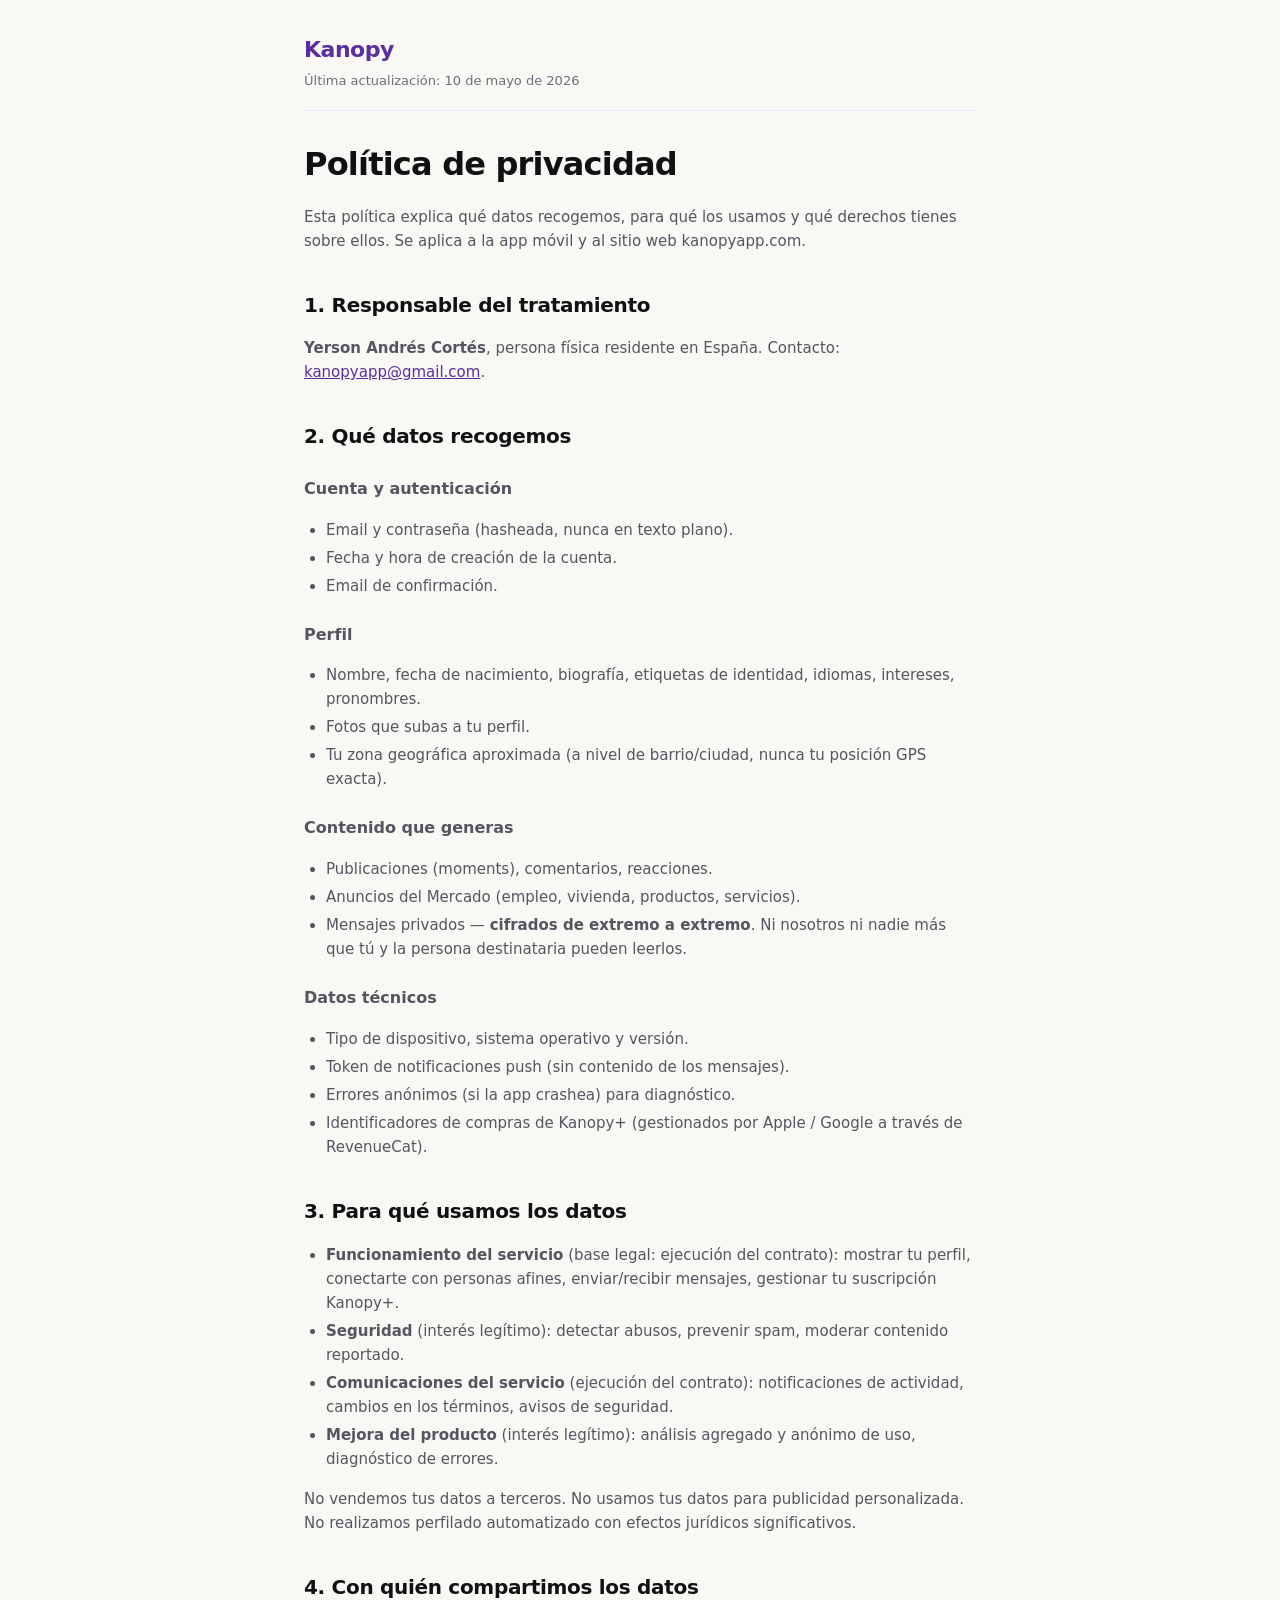
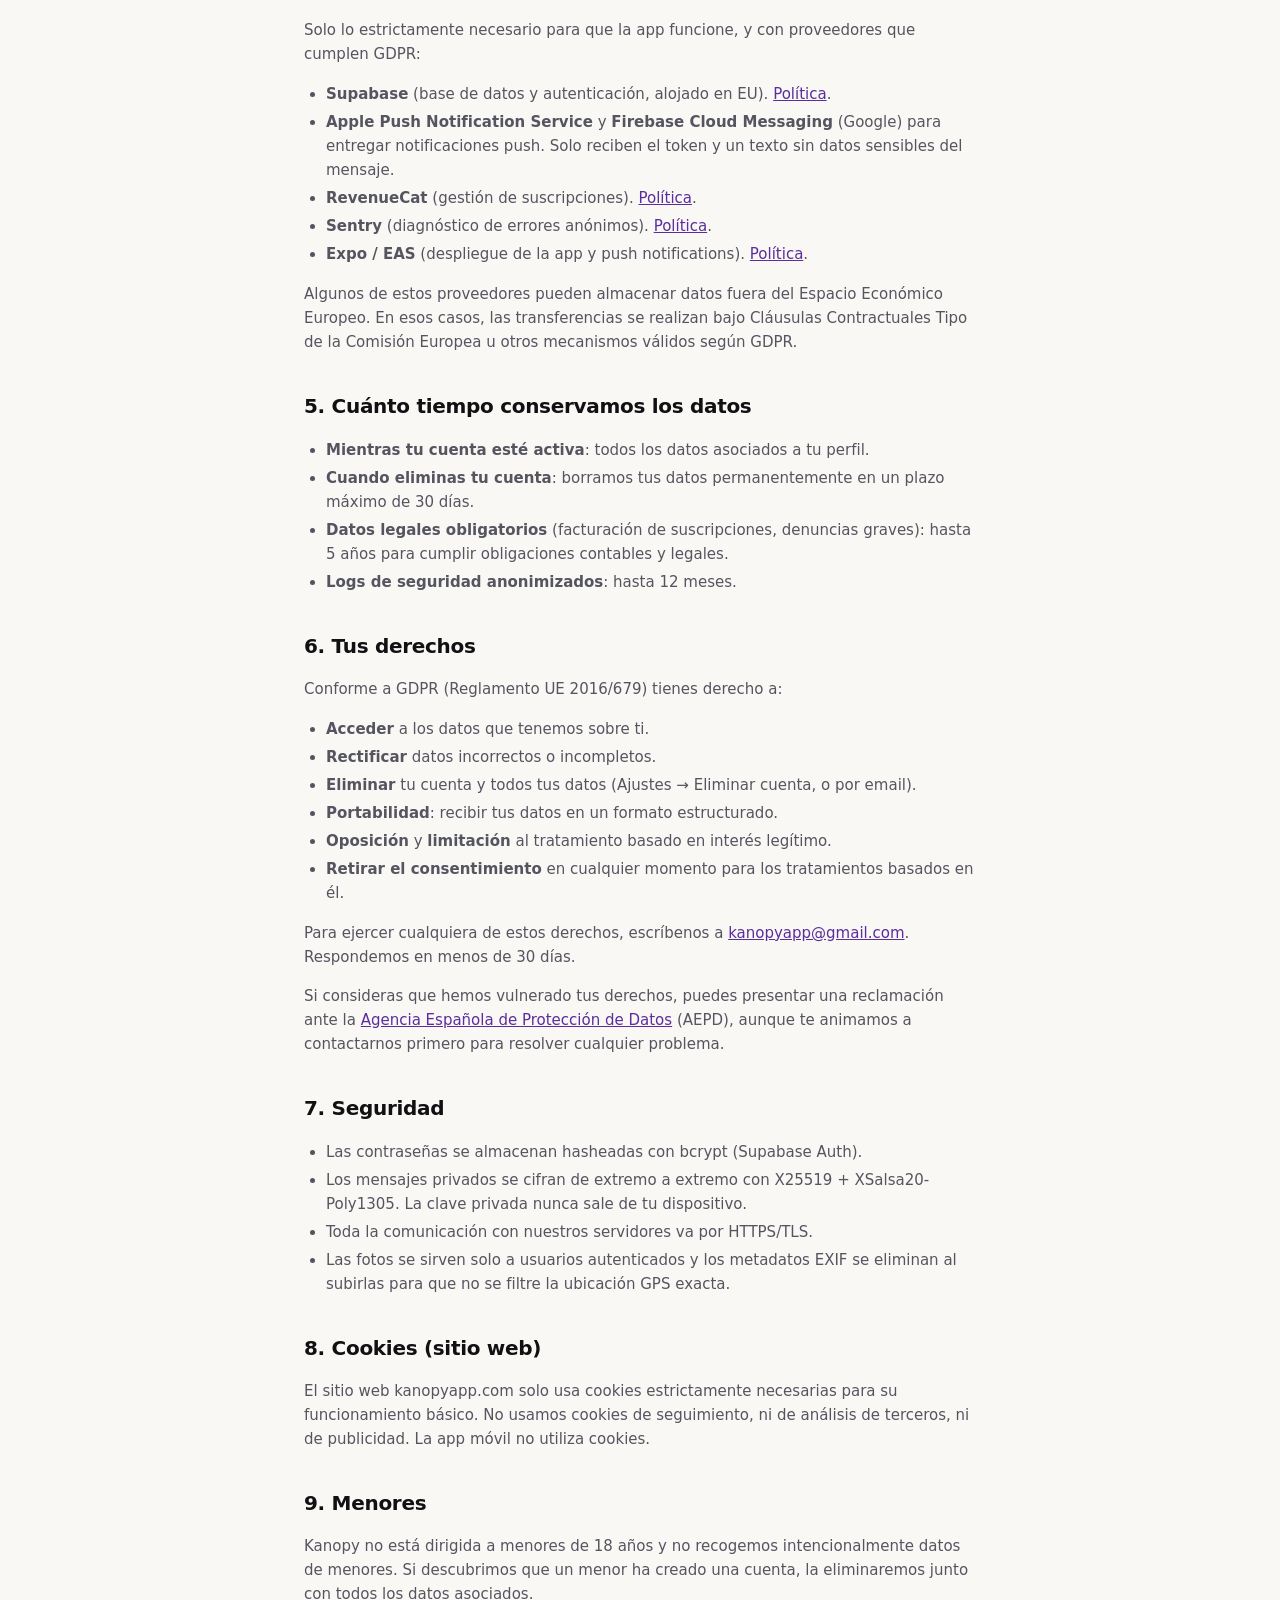
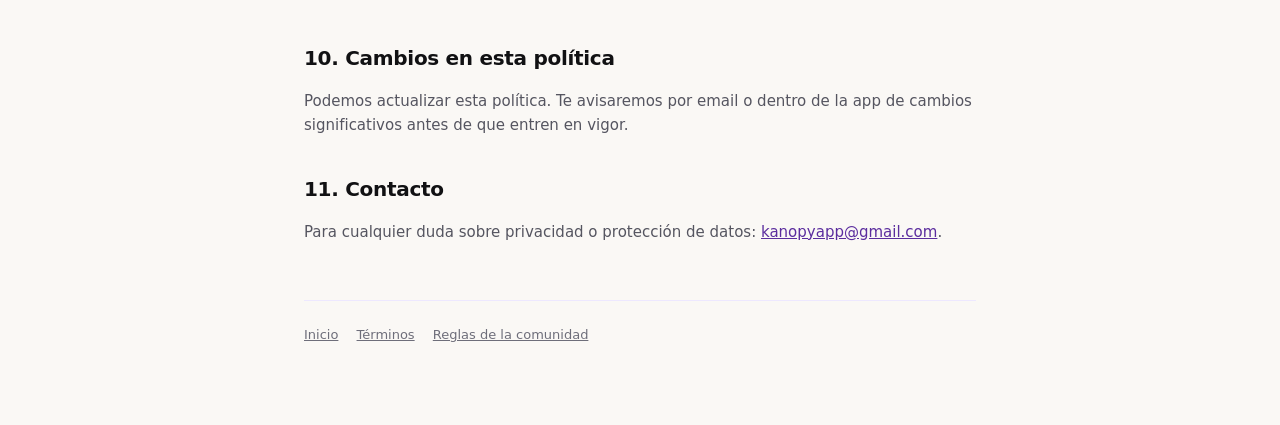
==== privacy/index.html @ 777b2e51 "Create index.html" ====
<!DOCTYPE html>
<html lang="es">
<head>
  <meta charset="UTF-8">
  <meta name="viewport" content="width=device-width, initial-scale=1">
  <title>Política de privacidad · Kanopy</title>
  <link rel="stylesheet" href="/styles.css">
</head>
<body>
  <div class="wrap">
    <header>
      <a href="/" class="brand">Kanopy</a>
      <div class="last-updated">Última actualización: 10 de mayo de 2026</div>
    </header>

    <h1>Política de privacidad</h1>

    <p>Esta política explica qué datos recogemos, para qué los usamos y
    qué derechos tienes sobre ellos. Se aplica a la app móvil y al sitio
    web kanopyapp.com.</p>

    <h2>1. Responsable del tratamiento</h2>
    <p><strong>Yerson Andrés Cortés</strong>, persona física residente en
    España. Contacto:
    <a href="mailto:kanopyapp@gmail.com">kanopyapp@gmail.com</a>.</p>

    <h2>2. Qué datos recogemos</h2>

    <h3>Cuenta y autenticación</h3>
    <ul>
      <li>Email y contraseña (hasheada, nunca en texto plano).</li>
      <li>Fecha y hora de creación de la cuenta.</li>
      <li>Email de confirmación.</li>
    </ul>

    <h3>Perfil</h3>
    <ul>
      <li>Nombre, fecha de nacimiento, biografía, etiquetas de identidad,
          idiomas, intereses, pronombres.</li>
      <li>Fotos que subas a tu perfil.</li>
      <li>Tu zona geográfica aproximada (a nivel de barrio/ciudad,
          nunca tu posición GPS exacta).</li>
    </ul>

    <h3>Contenido que generas</h3>
    <ul>
      <li>Publicaciones (moments), comentarios, reacciones.</li>
      <li>Anuncios del Mercado (empleo, vivienda, productos, servicios).</li>
      <li>Mensajes privados — <strong>cifrados de extremo a extremo</strong>.
          Ni nosotros ni nadie más que tú y la persona destinataria pueden
          leerlos.</li>
    </ul>

    <h3>Datos técnicos</h3>
    <ul>
      <li>Tipo de dispositivo, sistema operativo y versión.</li>
      <li>Token de notificaciones push (sin contenido de los mensajes).</li>
      <li>Errores anónimos (si la app crashea) para diagnóstico.</li>
      <li>Identificadores de compras de Kanopy+ (gestionados por Apple /
          Google a través de RevenueCat).</li>
    </ul>

    <h2>3. Para qué usamos los datos</h2>
    <ul>
      <li><strong>Funcionamiento del servicio</strong> (base legal: ejecución
          del contrato): mostrar tu perfil, conectarte con personas afines,
          enviar/recibir mensajes, gestionar tu suscripción Kanopy+.</li>
      <li><strong>Seguridad</strong> (interés legítimo): detectar abusos,
          prevenir spam, moderar contenido reportado.</li>
      <li><strong>Comunicaciones del servicio</strong> (ejecución del
          contrato): notificaciones de actividad, cambios en los términos,
          avisos de seguridad.</li>
      <li><strong>Mejora del producto</strong> (interés legítimo): análisis
          agregado y anónimo de uso, diagnóstico de errores.</li>
    </ul>

    <p>No vendemos tus datos a terceros. No usamos tus datos para
    publicidad personalizada. No realizamos perfilado automatizado con
    efectos jurídicos significativos.</p>

    <h2>4. Con quién compartimos los datos</h2>
    <p>Solo lo estrictamente necesario para que la app funcione, y con
    proveedores que cumplen GDPR:</p>
    <ul>
      <li><strong>Supabase</strong> (base de datos y autenticación, alojado
          en EU). <a href="https://supabase.com/privacy">Política</a>.</li>
      <li><strong>Apple Push Notification Service</strong> y
          <strong>Firebase Cloud Messaging</strong> (Google) para entregar
          notificaciones push. Solo reciben el token y un texto sin datos
          sensibles del mensaje.</li>
      <li><strong>RevenueCat</strong> (gestión de suscripciones).
          <a href="https://www.revenuecat.com/privacy">Política</a>.</li>
      <li><strong>Sentry</strong> (diagnóstico de errores anónimos).
          <a href="https://sentry.io/privacy/">Política</a>.</li>
      <li><strong>Expo / EAS</strong> (despliegue de la app y push
          notifications). <a href="https://expo.dev/privacy">Política</a>.</li>
    </ul>

    <p>Algunos de estos proveedores pueden almacenar datos fuera del
    Espacio Económico Europeo. En esos casos, las transferencias se
    realizan bajo Cláusulas Contractuales Tipo de la Comisión Europea
    u otros mecanismos válidos según GDPR.</p>

    <h2>5. Cuánto tiempo conservamos los datos</h2>
    <ul>
      <li><strong>Mientras tu cuenta esté activa</strong>: todos los datos
          asociados a tu perfil.</li>
      <li><strong>Cuando eliminas tu cuenta</strong>: borramos tus datos
          permanentemente en un plazo máximo de 30 días.</li>
      <li><strong>Datos legales obligatorios</strong> (facturación de
          suscripciones, denuncias graves): hasta 5 años para cumplir
          obligaciones contables y legales.</li>
      <li><strong>Logs de seguridad anonimizados</strong>: hasta 12 meses.</li>
    </ul>

    <h2>6. Tus derechos</h2>
    <p>Conforme a GDPR (Reglamento UE 2016/679) tienes derecho a:</p>
    <ul>
      <li><strong>Acceder</strong> a los datos que tenemos sobre ti.</li>
      <li><strong>Rectificar</strong> datos incorrectos o incompletos.</li>
      <li><strong>Eliminar</strong> tu cuenta y todos tus datos
          (Ajustes → Eliminar cuenta, o por email).</li>
      <li><strong>Portabilidad</strong>: recibir tus datos en un formato
          estructurado.</li>
      <li><strong>Oposición</strong> y <strong>limitación</strong> al
          tratamiento basado en interés legítimo.</li>
      <li><strong>Retirar el consentimiento</strong> en cualquier momento
          para los tratamientos basados en él.</li>
    </ul>
    <p>Para ejercer cualquiera de estos derechos, escríbenos a
    <a href="mailto:kanopyapp@gmail.com">kanopyapp@gmail.com</a>.
    Respondemos en menos de 30 días.</p>

    <p>Si consideras que hemos vulnerado tus derechos, puedes presentar
    una reclamación ante la
    <a href="https://www.aepd.es/">Agencia Española de Protección de Datos</a>
    (AEPD), aunque te animamos a contactarnos primero para resolver
    cualquier problema.</p>

    <h2>7. Seguridad</h2>
    <ul>
      <li>Las contraseñas se almacenan hasheadas con bcrypt (Supabase Auth).</li>
      <li>Los mensajes privados se cifran de extremo a extremo con
          X25519 + XSalsa20-Poly1305. La clave privada nunca sale de tu
          dispositivo.</li>
      <li>Toda la comunicación con nuestros servidores va por HTTPS/TLS.</li>
      <li>Las fotos se sirven solo a usuarios autenticados y los metadatos
          EXIF se eliminan al subirlas para que no se filtre la ubicación
          GPS exacta.</li>
    </ul>

    <h2>8. Cookies (sitio web)</h2>
    <p>El sitio web kanopyapp.com solo usa cookies estrictamente necesarias
    para su funcionamiento básico. No usamos cookies de seguimiento, ni de
    análisis de terceros, ni de publicidad. La app móvil no utiliza cookies.</p>

    <h2>9. Menores</h2>
    <p>Kanopy no está dirigida a menores de 18 años y no recogemos
    intencionalmente datos de menores. Si descubrimos que un menor ha
    creado una cuenta, la eliminaremos junto con todos los datos asociados.</p>

    <h2>10. Cambios en esta política</h2>
    <p>Podemos actualizar esta política. Te avisaremos por email o dentro
    de la app de cambios significativos antes de que entren en vigor.</p>

    <h2>11. Contacto</h2>
    <p>Para cualquier duda sobre privacidad o protección de datos:
    <a href="mailto:kanopyapp@gmail.com">kanopyapp@gmail.com</a>.</p>

    <footer>
      <a href="/">Inicio</a>
      <a href="/terms">Términos</a>
      <a href="/community-guidelines">Reglas de la comunidad</a>
    </footer>
  </div>
</body>
</html>
---- styles.css ----
:root {
  --primary: #5B2D9E;
  --text: #111113;
  --text-mid: #555560;
  --text-soft: #6E6E7A;
  --bg: #FAF8F5;
  --card: #FFFFFF;
  --border: #EDE8FF;
}
* { box-sizing: border-box; }
body {
  font-family: -apple-system, BlinkMacSystemFont, 'Segoe UI', system-ui, sans-serif;
  color: var(--text);
  background: var(--bg);
  margin: 0;
  line-height: 1.6;
  -webkit-font-smoothing: antialiased;
}
.wrap {
  max-width: 720px;
  margin: 0 auto;
  padding: 32px 24px 80px;
}
header {
  border-bottom: 1px solid var(--border);
  padding-bottom: 18px;
  margin-bottom: 28px;
}
.brand {
  font-weight: 800;
  font-size: 22px;
  color: var(--primary);
  text-decoration: none;
  letter-spacing: -0.5px;
}
.last-updated {
  color: var(--text-soft);
  font-size: 13px;
  margin-top: 4px;
}
h1 {
  font-size: 32px;
  font-weight: 800;
  letter-spacing: -0.8px;
  margin: 28px 0 8px;
}
h2 {
  font-size: 20px;
  font-weight: 700;
  margin-top: 36px;
  margin-bottom: 8px;
  letter-spacing: -0.3px;
}
h3 {
  font-size: 16px;
  font-weight: 700;
  margin-top: 24px;
  margin-bottom: 6px;
  color: var(--text-mid);
}
p, li { font-size: 15px; color: var(--text-mid); }
a { color: var(--primary); }
ul, ol { padding-left: 22px; }
li { margin-bottom: 4px; }
.callout {
  background: #F3F0FF;
  border-radius: 10px;
  padding: 14px 16px;
  margin: 20px 0;
  font-size: 14px;
  color: var(--text);
}
footer {
  margin-top: 56px;
  padding-top: 24px;
  border-top: 1px solid var(--border);
  font-size: 13px;
  color: var(--text-soft);
}
footer a { color: var(--text-soft); margin-right: 14px; }
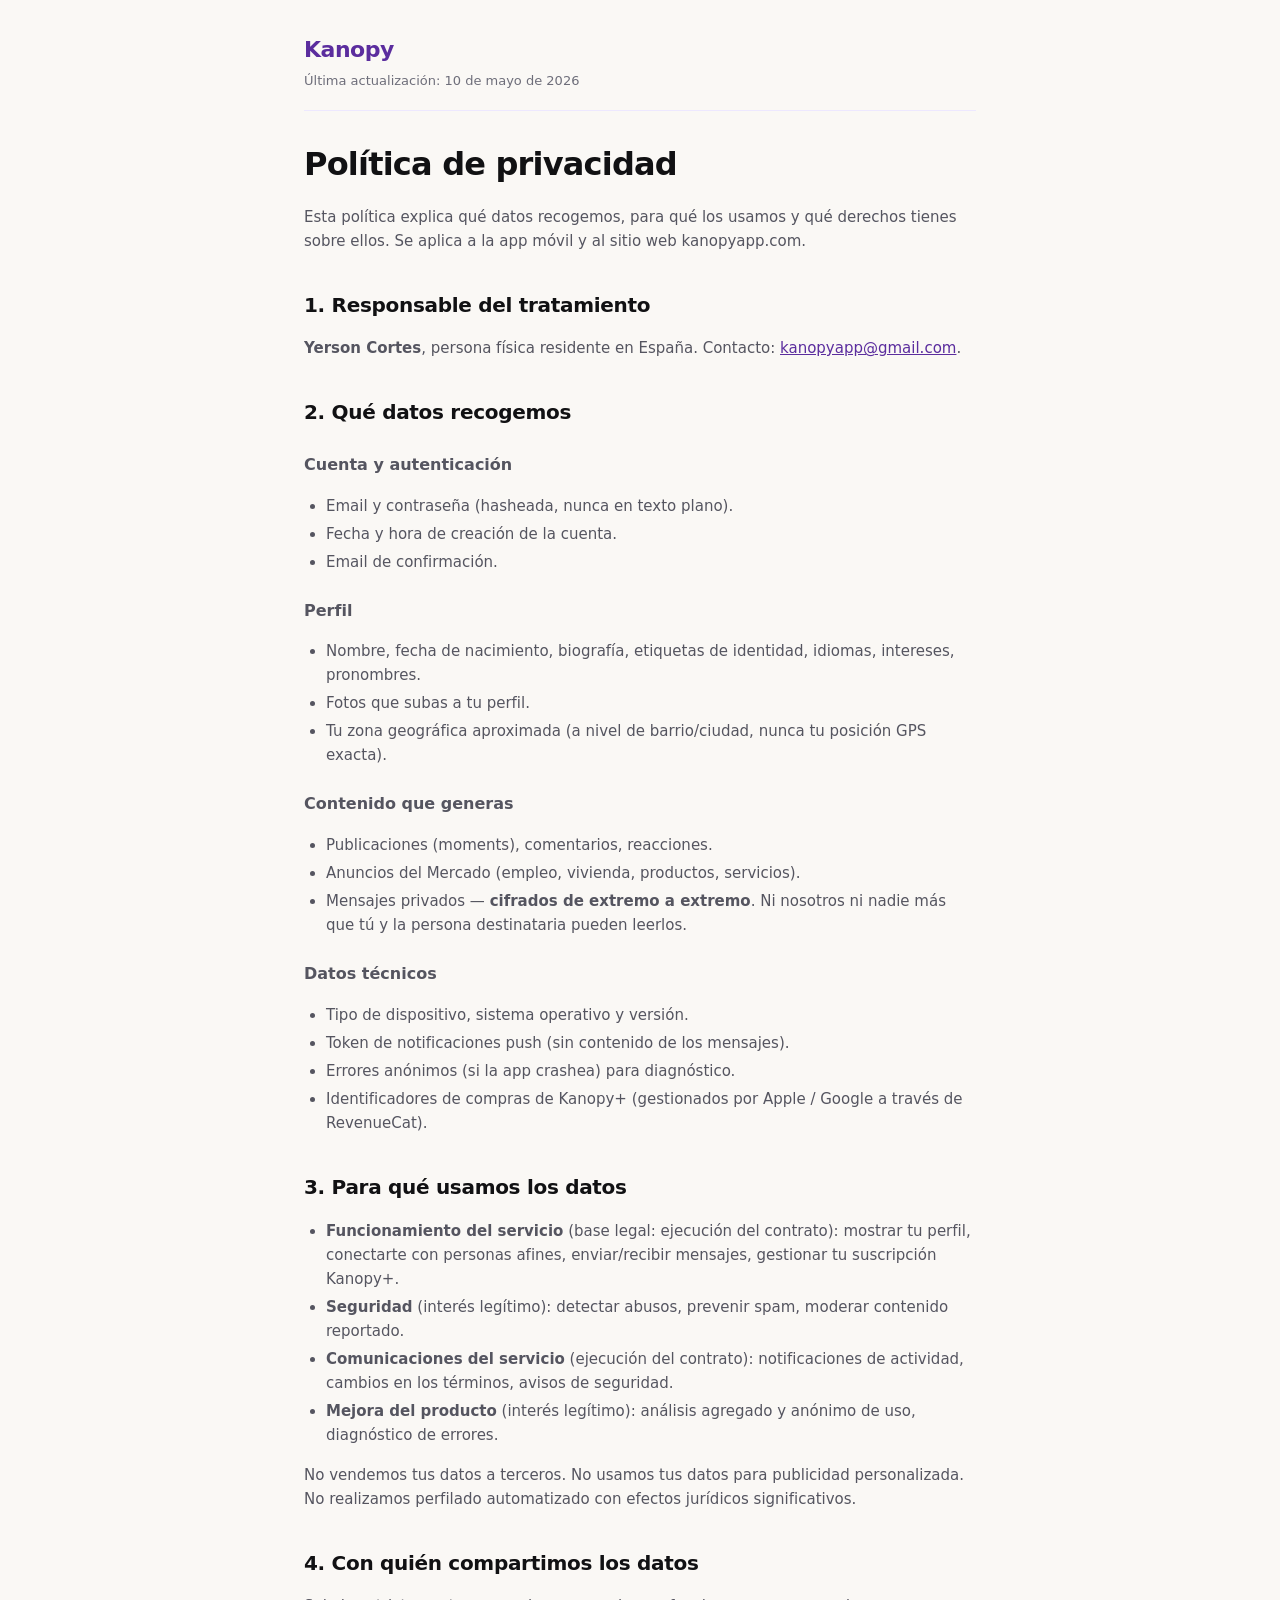
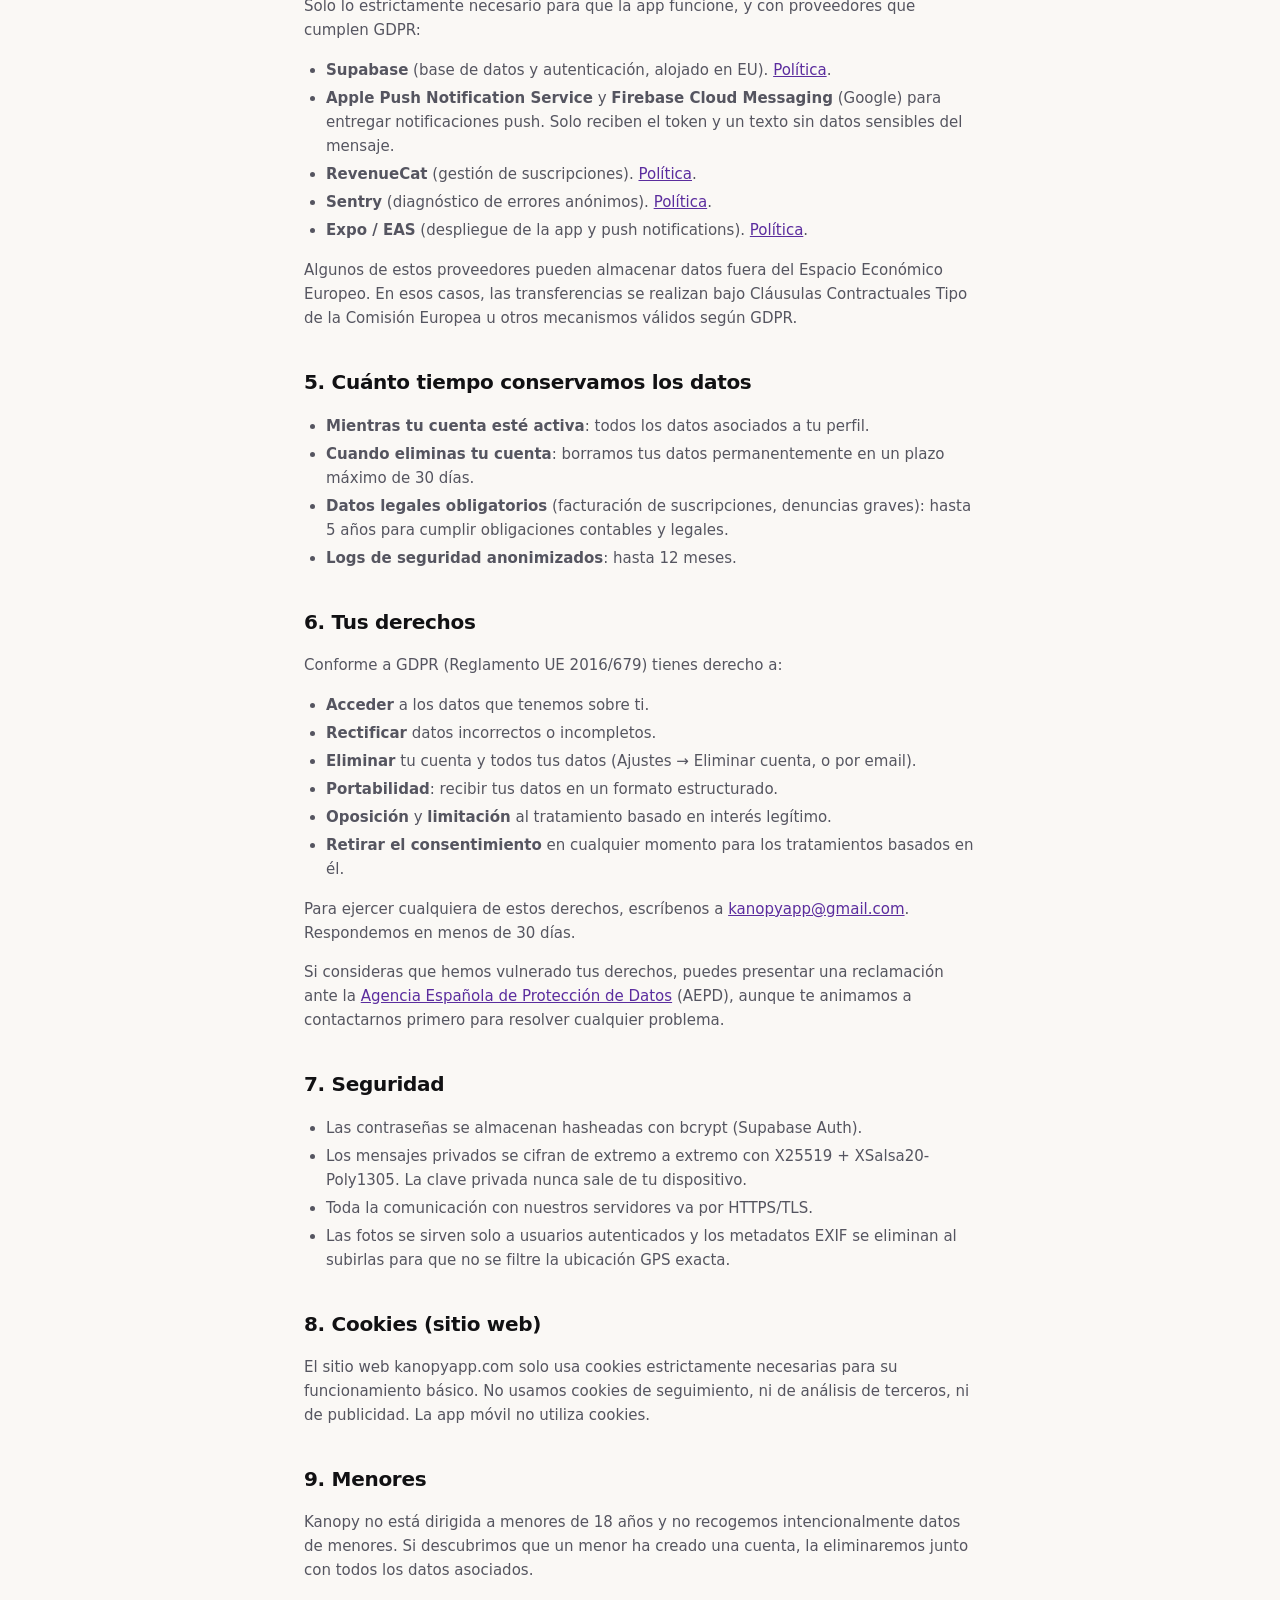
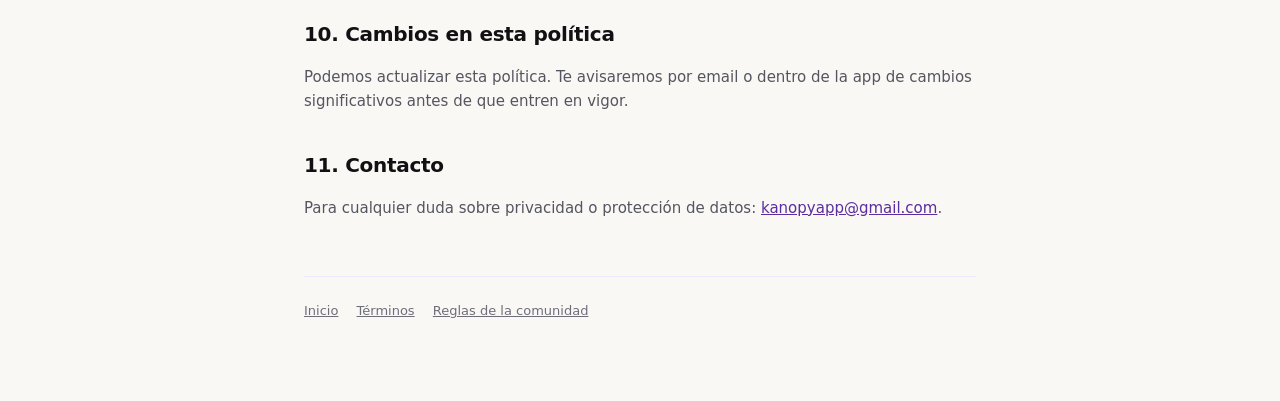
==== commit 494f1139: "Update index.html" ====
--- a/privacy/index.html
+++ b/privacy/index.html
@@ -20,7 +20,7 @@
     web kanopyapp.com.</p>
 
     <h2>1. Responsable del tratamiento</h2>
-    <p><strong>Yerson Andrés Cortés</strong>, persona física residente en
+    <p><strong>Yerson Cortes</strong>, persona física residente en
     España. Contacto:
     <a href="mailto:kanopyapp@gmail.com">kanopyapp@gmail.com</a>.</p>
 
